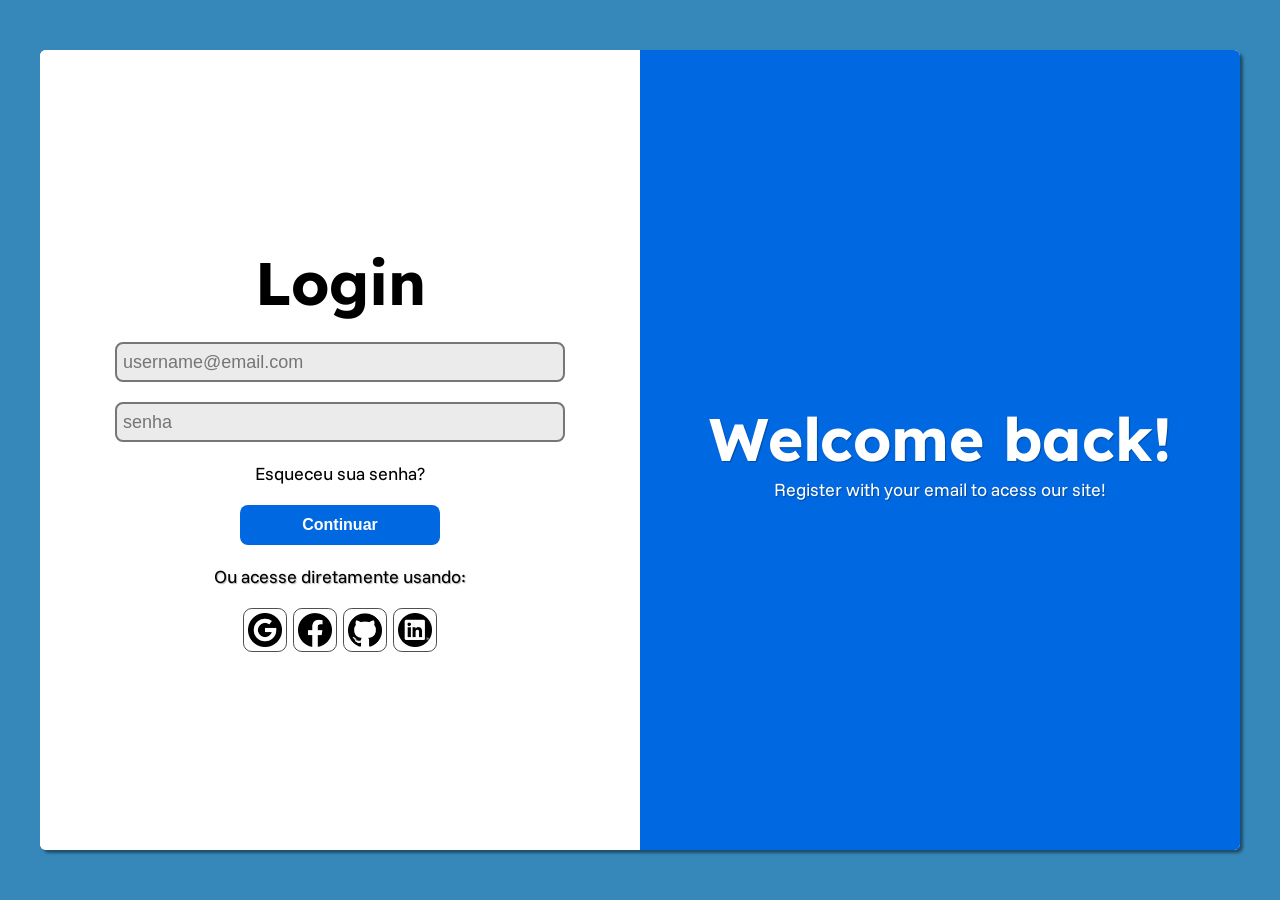
==== index.html @ 4494bcdb "Rename Html" ====
<!DOCTYPE html>
<html lang="pt-br">
<head>
    <meta charset="UTF-8">
    <meta name="viewport" content="width=device-width, initial-scale=1.0">
    <link rel="stylesheet" href="style.css">
    <link rel="shortcut icon" href="Imagens/favicon.ico" type="image/x-icon">
    <title>Login Page</title>
</head>
<body>
    <main>
        <div class="container">
            <form class="container-sgp" method="post" autocomplete="on">
                <h1>Login</h1>
                <input type="email" placeholder="username@email.com">
                <input type="password" placeholder="senha" autocomplete="current-password" required minlength="8">
                <a href="#">Esqueceu sua senha?</a>
                <button type="submit">Continuar</button>
                <p>Ou acesse diretamente usando:</p>
                <div class="social-icons">
                    <a href="#" class="icon"><img src="Imagens/google-circle.png" alt="google"></a>
                    <a href="#" class="icon"><img src="Imagens/facebook.png" alt="facebook"></a>
                    <a href="#" class="icon"><img src="Imagens/github.png" alt="github"></a>
                    <a href="#" class="icon"><img src="Imagens/linkedin-circle.png" alt=""></a>
                </div>
            </form>
            <div class="container-bgd">
                <h1>Welcome back!</h1>
                <p>Register with your email to acess our site!</p>
            </div>
        </div>
    </main>
</body>
</html>
---- style.css ----
@import url('https://fonts.googleapis.com/css2?family=Funnel+Sans:ital,wght@0,300..800;1,300..800&family=Lexend:wght@100..900&display=swap');

:root{
    --cor1: #0068E1;
    --cor2: #1B78F2;
    --cor3: #1D8FF2;
    --cor4: #1DA1F2;
    --cor5: #1BB5F2;
    --fonte-hg: "Funnel Sans", sans-serif;
    --fonte-hl: "Lexend", sans-serif;
    --fonte-pd: Arial, Helvetica, sans-serif
}

* {
    box-sizing: border-box;
    padding: 0px;
    margin: 0px;
}

body{
    background-color:  #3688ba;
    height: 100vh;
    width: 100vw;
}

main{
    position: relative;
    height: 100vh;
    width: 100vw;
}

.container{
    position: absolute;
    top: 50%;
    left: 50%;
    transform: translate(-50%, -50%);
    min-width: 1200px;
    height: 800px;

    display: flex;
    background-color: white;
    border-radius: 6px;
    box-shadow: 3px 3px 3px rgba(0, 0, 0, 0.440);

    transition: width 0.3s, height 0.3s;
    transition-timing-function: ease;
}

.container h1{
    font-size: 60px;
    margin: 2px;
    font-family: var(--fonte-hl);
}

.container p{
    font-family: var(--fonte-hg);
    font-size: 18px;
}

.container-sgp{
    background-color: rgb(255, 255, 255);
    display: flex;
    flex-direction: column;
    justify-content: center;
    align-items: center;
    height: 100%;
    width: 50%;
    gap: 20px;
    border-radius: 6px 0px 0px 6px;
}

.container-sgp p, a{
    font-family: var(--fonte-hg);
    font-size: 18px;
    text-decoration: none;
    color: black;
}

.container-sgp a:hover{
    text-decoration: underline;
}

.container-sgp input{
    width: 75%;
    height: 40px;
    border-radius: 8px;
    background-color: rgba(220, 220, 220, 0.573);
    font-size: 18px;
    padding: 6px;
    border-style: double;
}

.container-sgp button{
    height: 40px;
    width: 200px;
    border-radius: 8px;
    border-style: hidden;
    background-color: var(--cor1);
    color: white;
    font-size: 16px;
    font-weight: bold;
}

.container-sgp button:hover{
    background-color: var(--cor2);
    cursor: pointer;
}

.container-bgd{
    background-color: var(--cor1);
    display: flex;
    flex-direction: column;
    align-items: center;
    justify-content: center;
    height: 100%;
    width: 50%;
    border-radius: 0px 6px 6px 0px;
}

.container-bgd h1, p{
    color: white;
    text-shadow: 1px 1px 1px rgba(0, 0, 0, 0.28);
}

.social-icons{
    display: flex;
    align-items: center;
    justify-content: center;
    
}

.icon img {
  width: 44px;
  height: 44px;
  border: 1px solid rgba(0, 0, 0, 0.691);
  padding: 4px;
  border-radius: 20%;
  display: inline-flex;
  justify-content: center;
  align-items: center;
  margin: 0px 3px 0px;

}

@media (max-width: 1200px){
    .container{
        min-width: 800px;
        height: 600px;
    }

    .container h1{
        font-size: 40px;
    }

    .container p{
        font-size: 16px;
    }
}

@media (max-width: 768px){
    .container{
        min-width: 600px;
        height: 500px;
    }

    .container h1{
        font-size: 30px;
    }

    .container p{
        font-size: 14px;
    }
}

@media (max-width: 425px){
    .container{
        min-width: auto;
        width: 90%;
        height: 90%;
        flex-direction: column-reverse;
        box-shadow: 0px 1px 3px rgba(0, 0, 0, 0.440);
    }

    .container h1{
        font-size: 30px;
    }

    .container p{
        font-size: 14px;
    }

   .container-sgp{
        height: 50%;
        width: 100%;
        border-radius: 0px 0px 6px 6px;
    }

    .container-bgd{
        height: 50%;
        width: 100%;
        border-radius: 6px 6px 0px 0px;
    }
}
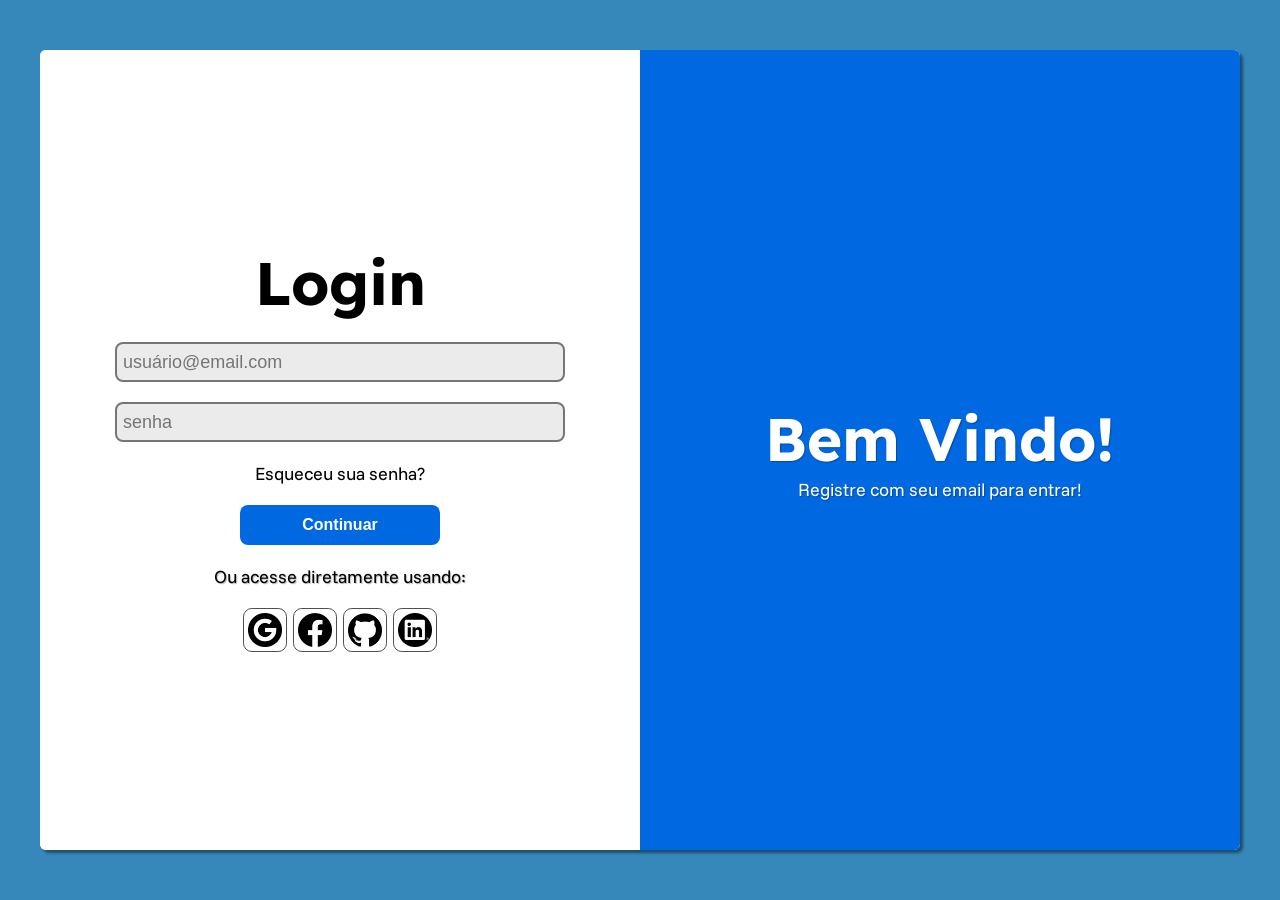
==== commit ffb4405a: "Translate login form and welcome messages to Portuguese" ====
--- a/index.html
+++ b/index.html
@@ -12,7 +12,7 @@
         <div class="container">
             <form class="container-sgp" method="post" autocomplete="on">
                 <h1>Login</h1>
-                <input type="email" placeholder="username@email.com">
+                <input type="email" placeholder="usuário@email.com">
                 <input type="password" placeholder="senha" autocomplete="current-password" required minlength="8">
                 <a href="#">Esqueceu sua senha?</a>
                 <button type="submit">Continuar</button>
@@ -25,10 +25,10 @@
                 </div>
             </form>
             <div class="container-bgd">
-                <h1>Welcome back!</h1>
-                <p>Register with your email to acess our site!</p>
+                <h1>Bem Vindo!</h1>
+                <p>Registre com seu email para entrar!</p>
             </div>
         </div>
     </main>
 </body>
-</html>+</html>
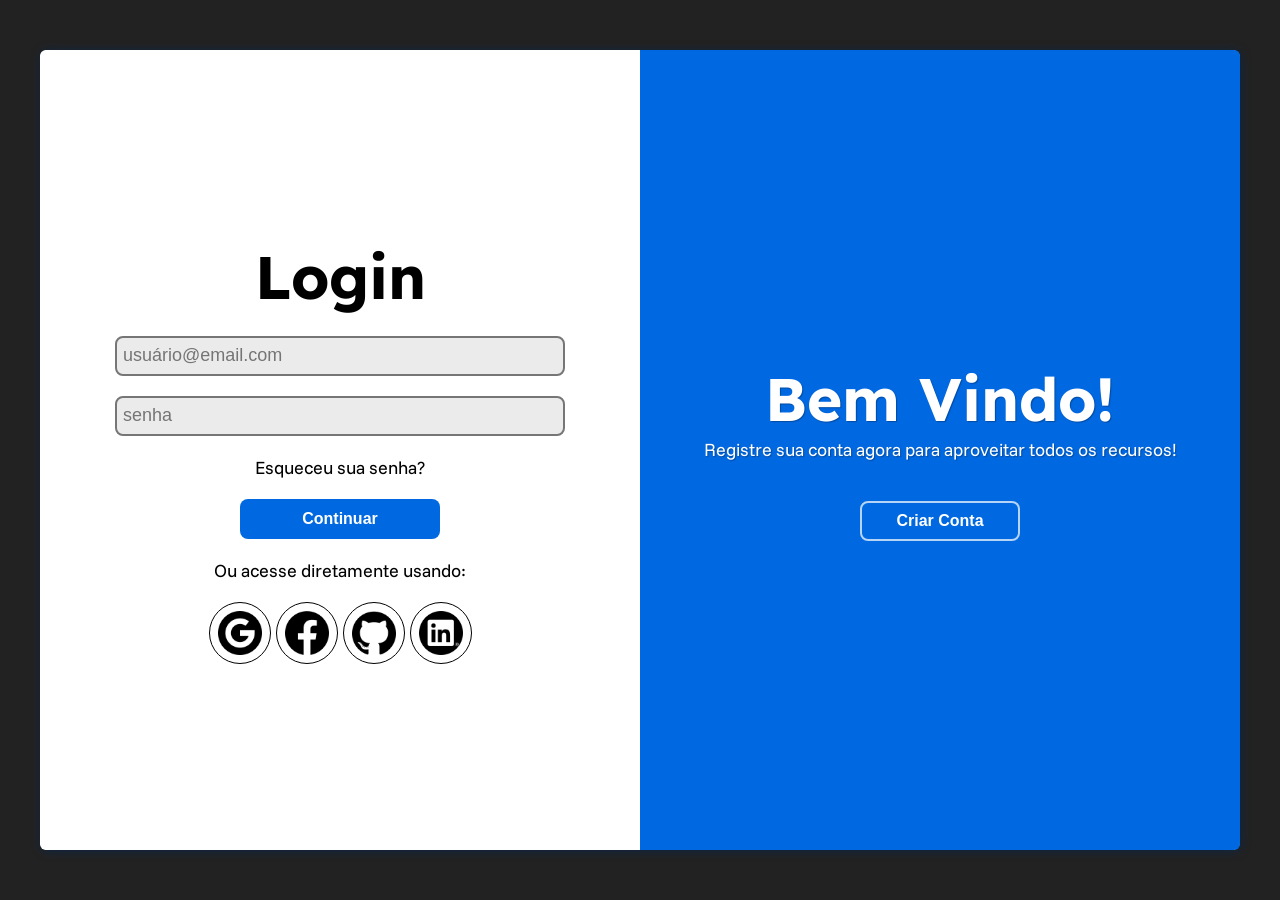
==== commit 2a6996ac: "Social Icons Hover Animation" ====
--- a/index.html
+++ b/index.html
@@ -10,7 +10,7 @@
 <body>
     <main>
         <div class="container">
-            <form class="container-sgp" method="post" autocomplete="on">
+            <form class="form-sign" method="post" autocomplete="on">
                 <h1>Login</h1>
                 <input type="email" placeholder="usuário@email.com">
                 <input type="password" placeholder="senha" autocomplete="current-password" required minlength="8">
@@ -18,15 +18,24 @@
                 <button type="submit">Continuar</button>
                 <p>Ou acesse diretamente usando:</p>
                 <div class="social-icons">
-                    <a href="#" class="icon"><img src="Imagens/google-circle.png" alt="google"></a>
-                    <a href="#" class="icon"><img src="Imagens/facebook.png" alt="facebook"></a>
-                    <a href="#" class="icon"><img src="Imagens/github.png" alt="github"></a>
-                    <a href="#" class="icon"><img src="Imagens/linkedin-circle.png" alt=""></a>
+                    <a href="#" class="icon" id="icon-google">
+                        <img src="Imagens/google-circle.png" alt="Google">
+                    </a>
+                    <a href="#" class="icon" id="icon-facebook">
+                        <img src="Imagens/facebook.png" alt="Facebook">
+                    </a>
+                    <a href="#" class="icon" id="icon-github">
+                        <img src="Imagens/github.png" alt="GitHub">
+                    </a>
+                    <a href="#" class="icon" id="icon-linkedin">
+                        <img src="Imagens/linkedin-circle.png" alt="LinkedIn">
+                    </a>
                 </div>
             </form>
             <div class="container-bgd">
                 <h1>Bem Vindo!</h1>
-                <p>Registre com seu email para entrar!</p>
+                <p>Registre sua conta agora para aproveitar todos os recursos!</p>
+                <button type="button">Criar Conta</button>
             </div>
         </div>
     </main>
--- a/style.css
+++ b/style.css
@@ -1,14 +1,26 @@
 @import url('https://fonts.googleapis.com/css2?family=Funnel+Sans:ital,wght@0,300..800;1,300..800&family=Lexend:wght@100..900&display=swap');
 
 :root{
+    /* Background Colors */
     --cor1: #0068E1;
     --cor2: #1B78F2;
     --cor3: #1D8FF2;
     --cor4: #1DA1F2;
     --cor5: #1BB5F2;
+
+    /* Font Family*/
     --fonte-hg: "Funnel Sans", sans-serif;
     --fonte-hl: "Lexend", sans-serif;
-    --fonte-pd: Arial, Helvetica, sans-serif
+    --fonte-pd: Arial, Helvetica, sans-serif;
+
+    /* Social Icons*/
+    --color-google: #ea4335;
+    --color-facebook: #1877f2;
+    --color-github: #3b3b3bc3;
+    --color-linkedin: #167bb1;
+
+    /*Other*/
+    --click-btn: #014088;
 }
 
 * {
@@ -18,14 +30,15 @@
 }
 
 body{
-    background-color:  #3688ba;
-    height: 100vh;
+    background-color:  rgb(34, 34, 34);
+    height: 100dvh; 
     width: 100vw;
+    overflow-x: hidden; 
 }
 
 main{
     position: relative;
-    height: 100vh;
+    height: 100dvh;
     width: 100vw;
 }
 
@@ -39,8 +52,8 @@
 
     display: flex;
     background-color: white;
-    border-radius: 6px;
-    box-shadow: 3px 3px 3px rgba(0, 0, 0, 0.440);
+    border-radius: 8px;
+    box-shadow: 1px 1px 10px #03295ba8;
 
     transition: width 0.3s, height 0.3s;
     transition-timing-function: ease;
@@ -57,7 +70,7 @@
     font-size: 18px;
 }
 
-.container-sgp{
+.form-sign{
     background-color: rgb(255, 255, 255);
     display: flex;
     flex-direction: column;
@@ -69,18 +82,19 @@
     border-radius: 6px 0px 0px 6px;
 }
 
-.container-sgp p, a{
+.form-sign p, 
+.form-sign a{ 
     font-family: var(--fonte-hg);
     font-size: 18px;
     text-decoration: none;
     color: black;
 }
 
-.container-sgp a:hover{
+.form-sign a:hover{
     text-decoration: underline;
 }
 
-.container-sgp input{
+.form-sign input{
     width: 75%;
     height: 40px;
     border-radius: 8px;
@@ -90,7 +104,7 @@
     border-style: double;
 }
 
-.container-sgp button{
+.form-sign button{
     height: 40px;
     width: 200px;
     border-radius: 8px;
@@ -99,11 +113,13 @@
     color: white;
     font-size: 16px;
     font-weight: bold;
-}
-
-.container-sgp button:hover{
-    background-color: var(--cor2);
+    transition: 0.3s ease;
+}
+
+.form-sign button:hover{
+    background-color: var(--click-btn);
     cursor: pointer;
+    transition: 0.3s ease;
 }
 
 .container-bgd{
@@ -117,30 +133,72 @@
     border-radius: 0px 6px 6px 0px;
 }
 
-.container-bgd h1, p{
+.container-bgd h1,
+.container-bgd p{ 
     color: white;
     text-shadow: 1px 1px 1px rgba(0, 0, 0, 0.28);
 }
 
-.social-icons{
-    display: flex;
-    align-items: center;
-    justify-content: center;
-    
+.container-bgd > button{
+    height: 40px;
+    width: 160px;
+    margin-top: 40px;
+    border: 2px solid rgba(255, 255, 255, 0.714);
+    border-radius: 8px;
+    background-color: var(--cor1);
+    color: white;
+    font-size: 16px;
+    font-weight: bold;
+    transition: 0.3s ease;
+}
+
+.container-bgd > button:hover{
+    background-color: var(--click-btn);
+    transition: 0.3s ease;
+}
+
+.social-icons {
+    display: flex;
+    align-items: center;
+    justify-content: center;
+    gap: 5px;
+}
+
+.icon {
+    display: inline-flex;
+    justify-content: center;
+    align-items: center;
+    border-radius: 50%;
+    padding: 8px;
+    cursor: pointer;
+    border: 1px solid black;
+    transition: transform 0.3s cubic-bezier(0.34, 1.56, 0.64, 1),
+                box-shadow 0.3s ease,
+                background 0.25s ease;
 }
 
 .icon img {
-  width: 44px;
-  height: 44px;
-  border: 1px solid rgba(0, 0, 0, 0.691);
-  padding: 4px;
-  border-radius: 20%;
-  display: inline-flex;
-  justify-content: center;
-  align-items: center;
-  margin: 0px 3px 0px;
-
-}
+    width: 44px;
+    height: 44px;
+    display: block;
+    transition: all 0.5s ease;
+}
+
+.icon:hover {
+    transform: translateY(-6px) scale(1.1);
+    box-shadow: 0 10px 24px rgba(0, 0, 0, 0.2);
+    background: var(--icon-hover-bg, rgba(255, 255, 255, 0.18));
+}
+
+.icon:active {
+    transform: translateY(-2px) scale(0.96);
+    transition: transform 0.1s ease, box-shadow 0.1s ease;
+}
+
+#icon-google   { --icon-hover-bg: var(--color-google); }
+#icon-facebook { --icon-hover-bg: var(--color-facebook); }
+#icon-github   { --icon-hover-bg: var(--color-github); }
+#icon-linkedin { --icon-hover-bg: var(--color-linkedin); }
 
 @media (max-width: 1200px){
     .container{
@@ -174,9 +232,10 @@
 
 @media (max-width: 425px){
     .container{
+        min-width: 0;
         min-width: auto;
         width: 90%;
-        height: 90%;
+        height: 90%; 
         flex-direction: column-reverse;
         box-shadow: 0px 1px 3px rgba(0, 0, 0, 0.440);
     }
@@ -189,14 +248,14 @@
         font-size: 14px;
     }
 
-   .container-sgp{
-        height: 50%;
+   .form-sign{
+        height: 55%;
         width: 100%;
         border-radius: 0px 0px 6px 6px;
     }
 
     .container-bgd{
-        height: 50%;
+        height: 45%;
         width: 100%;
         border-radius: 6px 6px 0px 0px;
     }
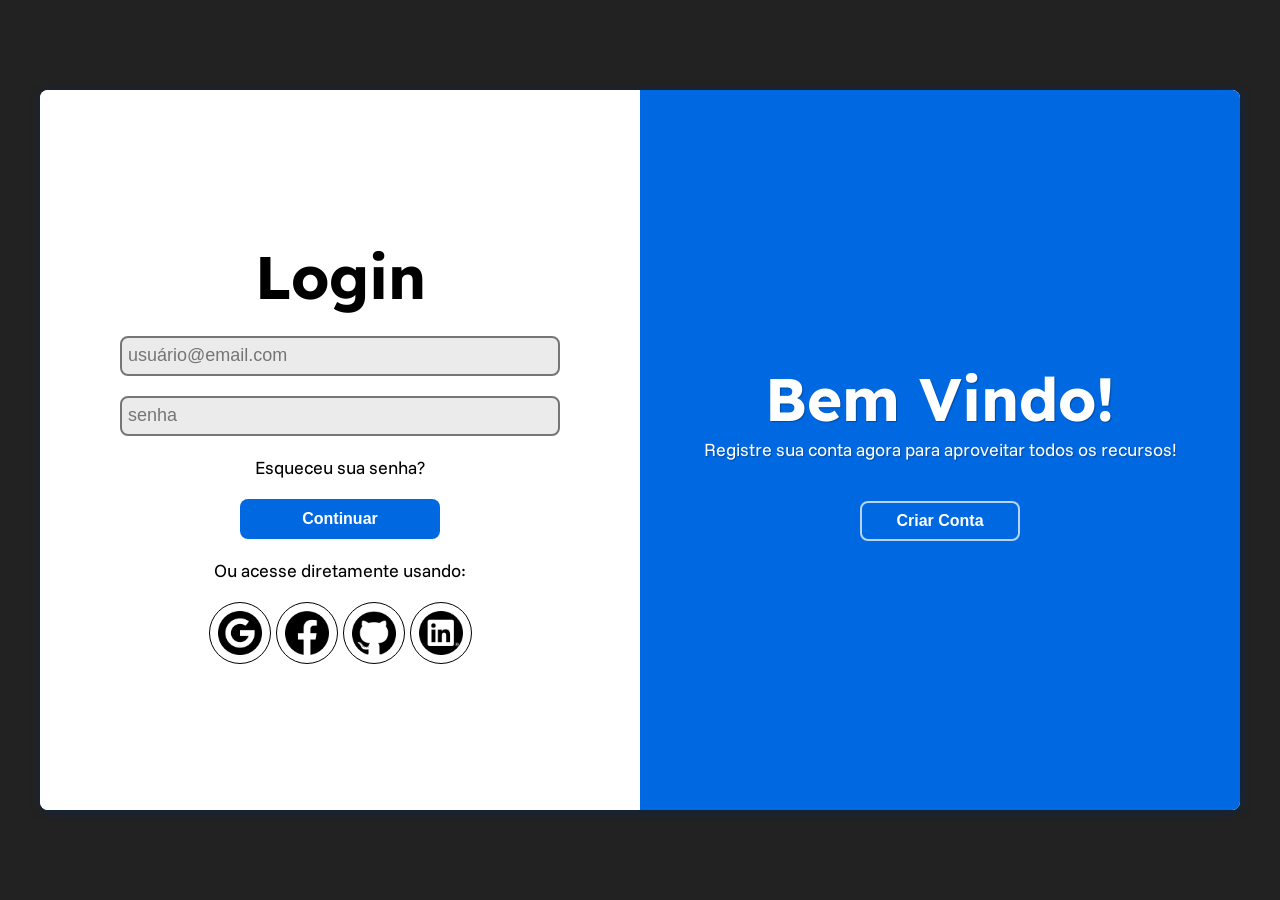
==== commit 2fa8d465: "Register From and Background Animation" ====
--- a/index.html
+++ b/index.html
@@ -10,7 +10,7 @@
 <body>
     <main>
         <div class="container">
-            <form class="form-sign" method="post" autocomplete="on">
+            <form class="form-login" method="post" autocomplete="on">
                 <h1>Login</h1>
                 <input type="email" placeholder="usuário@email.com">
                 <input type="password" placeholder="senha" autocomplete="current-password" required minlength="8">
@@ -32,12 +32,20 @@
                     </a>
                 </div>
             </form>
-            <div class="container-bgd">
+            <form class="form-register" method="post" autocomplete="on">
+                <h1>Criar Conta</h1>
+                <input type="text" placeholder="username">
+                <input type="email" placeholder="usuário@email.com">
+                <input type="password" placeholder="senha" autocomplete="current-password" required minlength="8">
+                <button type="submit">Continuar</button>
+            </form>
+            <div class="background-login">
                 <h1>Bem Vindo!</h1>
                 <p>Registre sua conta agora para aproveitar todos os recursos!</p>
                 <button type="button">Criar Conta</button>
             </div>
         </div>
     </main>
+    <script src="script.js"></script>
 </body>
 </html>
--- a/style.css
+++ b/style.css
@@ -47,16 +47,15 @@
     top: 50%;
     left: 50%;
     transform: translate(-50%, -50%);
-    min-width: 1200px;
-    height: 800px;
-
+    width: min(1200px, 95vw);
+    height: clamp(500px, 80dvh, 800px);
     display: flex;
     background-color: white;
     border-radius: 8px;
     box-shadow: 1px 1px 10px #03295ba8;
-
     transition: width 0.3s, height 0.3s;
     transition-timing-function: ease;
+    overflow: hidden;
 }
 
 .container h1{
@@ -70,7 +69,19 @@
     font-size: 18px;
 }
 
-.form-sign{
+.container.active .background-login {
+    transform: translateX(-100%);
+}
+
+.container.active .form-register {
+    opacity: 1;
+}
+
+.container.active .form-login {
+    opacity: 0;
+}
+
+.form-login, .form-register{
     background-color: rgb(255, 255, 255);
     display: flex;
     flex-direction: column;
@@ -79,23 +90,27 @@
     height: 100%;
     width: 50%;
     gap: 20px;
+    padding: 0px 80px;
     border-radius: 6px 0px 0px 6px;
-}
-
-.form-sign p, 
-.form-sign a{ 
+    transition: opacity 1s ease;
+    flex-shrink: 0; 
+    
+}
+
+.form-login p, 
+.form-login a{ 
     font-family: var(--fonte-hg);
     font-size: 18px;
     text-decoration: none;
     color: black;
 }
 
-.form-sign a:hover{
+.form-login a:hover {
     text-decoration: underline;
 }
 
-.form-sign input{
-    width: 75%;
+.form-login input, .form-register input {
+    width: 100%;
     height: 40px;
     border-radius: 8px;
     background-color: rgba(220, 220, 220, 0.573);
@@ -104,7 +119,7 @@
     border-style: double;
 }
 
-.form-sign button{
+.form-login button, .form-register button {
     height: 40px;
     width: 200px;
     border-radius: 8px;
@@ -116,30 +131,37 @@
     transition: 0.3s ease;
 }
 
-.form-sign button:hover{
+.form-login button:hover, .form-register button:hover{
     background-color: var(--click-btn);
     cursor: pointer;
     transition: 0.3s ease;
 }
 
-.container-bgd{
+.form-register {
+    opacity: 0;
+}
+
+.background-login{
+    position: absolute;
     background-color: var(--cor1);
     display: flex;
     flex-direction: column;
     align-items: center;
     justify-content: center;
+    right: 0;
     height: 100%;
     width: 50%;
     border-radius: 0px 6px 6px 0px;
-}
-
-.container-bgd h1,
-.container-bgd p{ 
+    transition: transform 0.5s ease;
+}
+
+.background-login h1,
+.background-login p{ 
     color: white;
     text-shadow: 1px 1px 1px rgba(0, 0, 0, 0.28);
 }
 
-.container-bgd > button{
+.background-login > button{
     height: 40px;
     width: 160px;
     margin-top: 40px;
@@ -152,19 +174,19 @@
     transition: 0.3s ease;
 }
 
-.container-bgd > button:hover{
+.background-login > button:hover{
     background-color: var(--click-btn);
     transition: 0.3s ease;
 }
 
-.social-icons {
+.social-icons{
     display: flex;
     align-items: center;
     justify-content: center;
     gap: 5px;
 }
 
-.icon {
+.icon{
     display: inline-flex;
     justify-content: center;
     align-items: center;
@@ -177,20 +199,20 @@
                 background 0.25s ease;
 }
 
-.icon img {
+.icon img{
     width: 44px;
     height: 44px;
     display: block;
     transition: all 0.5s ease;
 }
 
-.icon:hover {
+.icon:hover{
     transform: translateY(-6px) scale(1.1);
     box-shadow: 0 10px 24px rgba(0, 0, 0, 0.2);
     background: var(--icon-hover-bg, rgba(255, 255, 255, 0.18));
 }
 
-.icon:active {
+.icon:active{
     transform: translateY(-2px) scale(0.96);
     transition: transform 0.1s ease, box-shadow 0.1s ease;
 }
@@ -200,63 +222,40 @@
 #icon-github   { --icon-hover-bg: var(--color-github); }
 #icon-linkedin { --icon-hover-bg: var(--color-linkedin); }
 
-@media (max-width: 1200px){
+@media (max-width: 1024px){
+    .container {
+        height: clamp(480px, 75dvh, 650px);
+    }
+
+    .container h1{ font-size: 40px; }
+    .container p{ font-size: 16px; }
+}
+
+@media (max-width: 768px) {
     .container{
-        min-width: 800px;
-        height: 600px;
-    }
-
-    .container h1{
-        font-size: 40px;
-    }
-
-    .container p{
-        font-size: 16px;
-    }
-}
-
-@media (max-width: 768px){
+        height: clamp(460px, 80dvh, 560px);
+    }
+
+    .container h1{ font-size: 30px; }
+    .container p { font-size: 14px; }
+}
+
+@media (max-width: 480px) {
     .container{
-        min-width: 600px;
-        height: 500px;
-    }
-
-    .container h1{
-        font-size: 30px;
-    }
-
-    .container p{
-        font-size: 14px;
-    }
-}
-
-@media (max-width: 425px){
-    .container{
-        min-width: 0;
-        min-width: auto;
-        width: 90%;
-        height: 90%; 
+        width: 95vw;
+        height: 90dvh;
         flex-direction: column-reverse;
-        box-shadow: 0px 1px 3px rgba(0, 0, 0, 0.440);
-    }
-
-    .container h1{
-        font-size: 30px;
-    }
-
-    .container p{
-        font-size: 14px;
-    }
-
-   .form-sign{
-        height: 55%;
+    }
+
+    .form-login{
+        height: 60%;
         width: 100%;
-        border-radius: 0px 0px 6px 6px;
-    }
-
-    .container-bgd{
-        height: 45%;
+        border-radius: 0 0 6px 6px;
+    }
+
+    .background-login{
+        height: 40%;
         width: 100%;
-        border-radius: 6px 6px 0px 0px;
+        border-radius: 6px 6px 0 0;
     }
 }
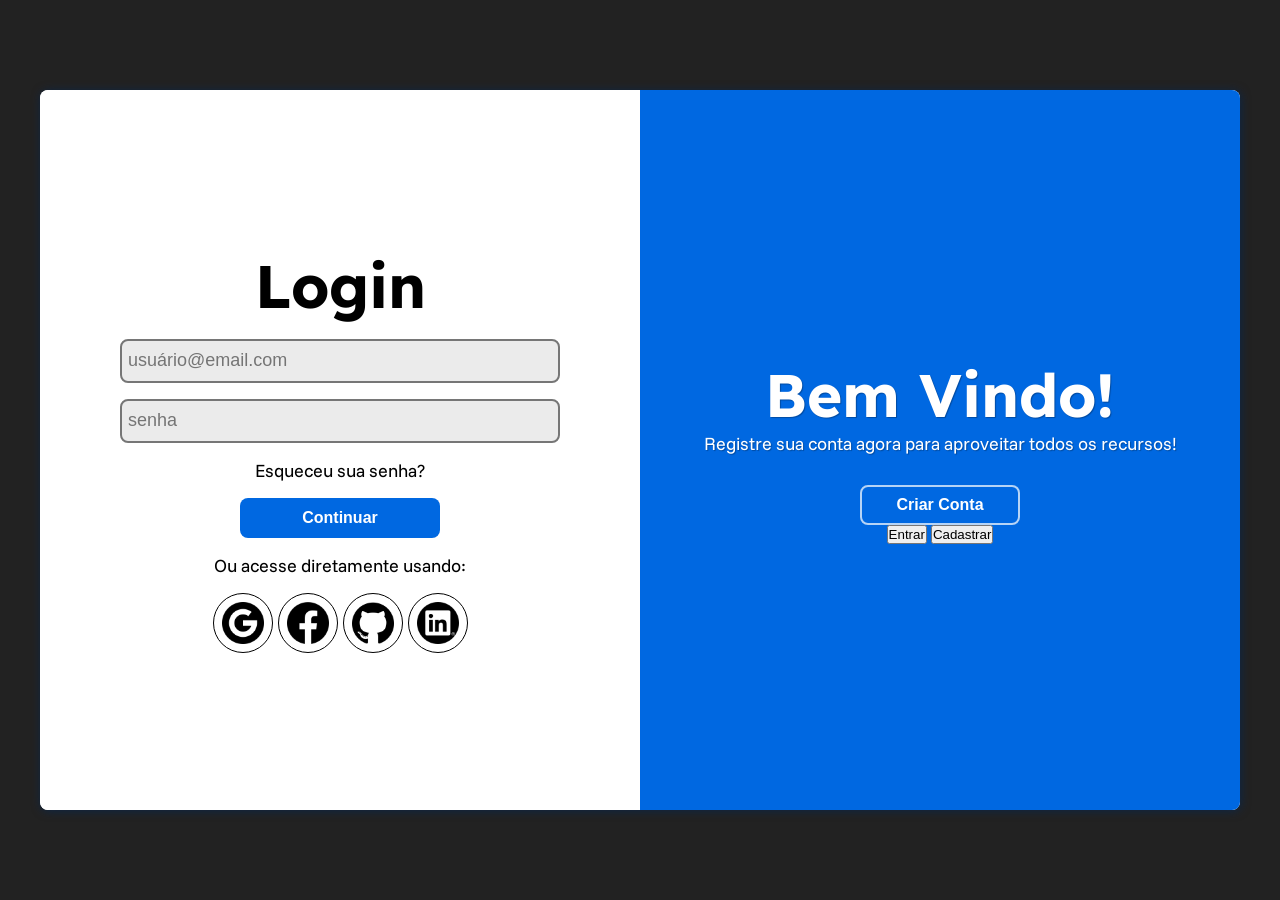
==== commit 9c7cd98a: "Tabs on Mobile" ====
--- a/index.html
+++ b/index.html
@@ -43,6 +43,11 @@
                 <h1>Bem Vindo!</h1>
                 <p>Registre sua conta agora para aproveitar todos os recursos!</p>
                 <button type="button">Criar Conta</button>
+                <div class="tabs-mobile">
+                    <div class="tab-bkg"></div>
+                    <button class="tab-btn" onclick="selectTab(0)" >Entrar</button>
+                    <button class="tab-btn" onclick="selectTab(1)" >Cadastrar</button>
+                </div>
             </div>
         </div>
     </main>
--- a/style.css
+++ b/style.css
@@ -60,7 +60,6 @@
 
 .container h1{
     font-size: 60px;
-    margin: 2px;
     font-family: var(--fonte-hl);
 }
 
@@ -89,7 +88,7 @@
     align-items: center;
     height: 100%;
     width: 50%;
-    gap: 20px;
+    gap: 16px;
     padding: 0px 80px;
     border-radius: 6px 0px 0px 6px;
     transition: opacity 1s ease;
@@ -111,7 +110,7 @@
 
 .form-login input, .form-register input {
     width: 100%;
-    height: 40px;
+    height: 44px;
     border-radius: 8px;
     background-color: rgba(220, 220, 220, 0.573);
     font-size: 18px;
@@ -164,7 +163,7 @@
 .background-login > button{
     height: 40px;
     width: 160px;
-    margin-top: 40px;
+    margin-top: 30px;
     border: 2px solid rgba(255, 255, 255, 0.714);
     border-radius: 8px;
     background-color: var(--cor1);
@@ -200,8 +199,8 @@
 }
 
 .icon img{
-    width: 44px;
-    height: 44px;
+    width: 42px;
+    height: 42px;
     display: block;
     transition: all 0.5s ease;
 }
@@ -236,26 +235,90 @@
         height: clamp(460px, 80dvh, 560px);
     }
 
-    .container h1{ font-size: 30px; }
-    .container p { font-size: 14px; }
-}
+    .container h1{ font-size: 34px; }
+    .container p { font-size: 16px; }
+    .background-login p { 
+        text-align: center;
+        padding: 20px;
+    }
+
+    .form-login, .form-register{
+        padding: 0px 40px;
+    }
+
+    .icon img{
+    width: 38px;
+    height: 38px;
+    }
+
+    .background-login > button{
+    margin-top: 0px;
+    }
+}
+
 
 @media (max-width: 480px) {
     .container{
-        width: 95vw;
+        width: 90vw;
         height: 90dvh;
-        flex-direction: column-reverse;
-    }
-
-    .form-login{
-        height: 60%;
+    }
+
+    .form-login, .form-register{
+        height: 50%;
         width: 100%;
-        border-radius: 0 0 6px 6px;
+        transform: translateY(100%);
+    }
+
+    .form-register{
+        bottom: 0;
     }
 
     .background-login{
-        height: 40%;
+        height: 50%;
         width: 100%;
-        border-radius: 6px 6px 0 0;
-    }
-}+    }
+
+    .background-login > button{
+        display: none;
+    }
+
+    .tabs-mobile{
+        position: relative;
+        display: flex;
+        background: rgba(0, 0, 0, 0.100);
+        border-radius: 12px;
+        border: 1px solid white;
+        padding: 4px;
+        width: 220px;
+    }
+
+    .tab-btn{
+        position: relative;
+        flex: 1;
+        padding: 10px;
+        background: transparent;
+        border: none;
+        border-radius: 9px;
+        font-size: 15px;
+        font-weight: bold;
+        cursor: pointer;
+        color: white;
+        transition: color 0.2s;
+    }
+
+    .tab-bkg{
+        position: absolute;
+        top: 4px;
+        left: 4px;
+        width: calc(50% - 4px);
+        height: calc(100% - 8px);
+        background: var(--cor2);
+        border-radius: 9px;
+        transition: transform 0.3s cubic-bezier(0.34, 1.2, 0.64, 1);
+    }
+
+}
+
+
+
+
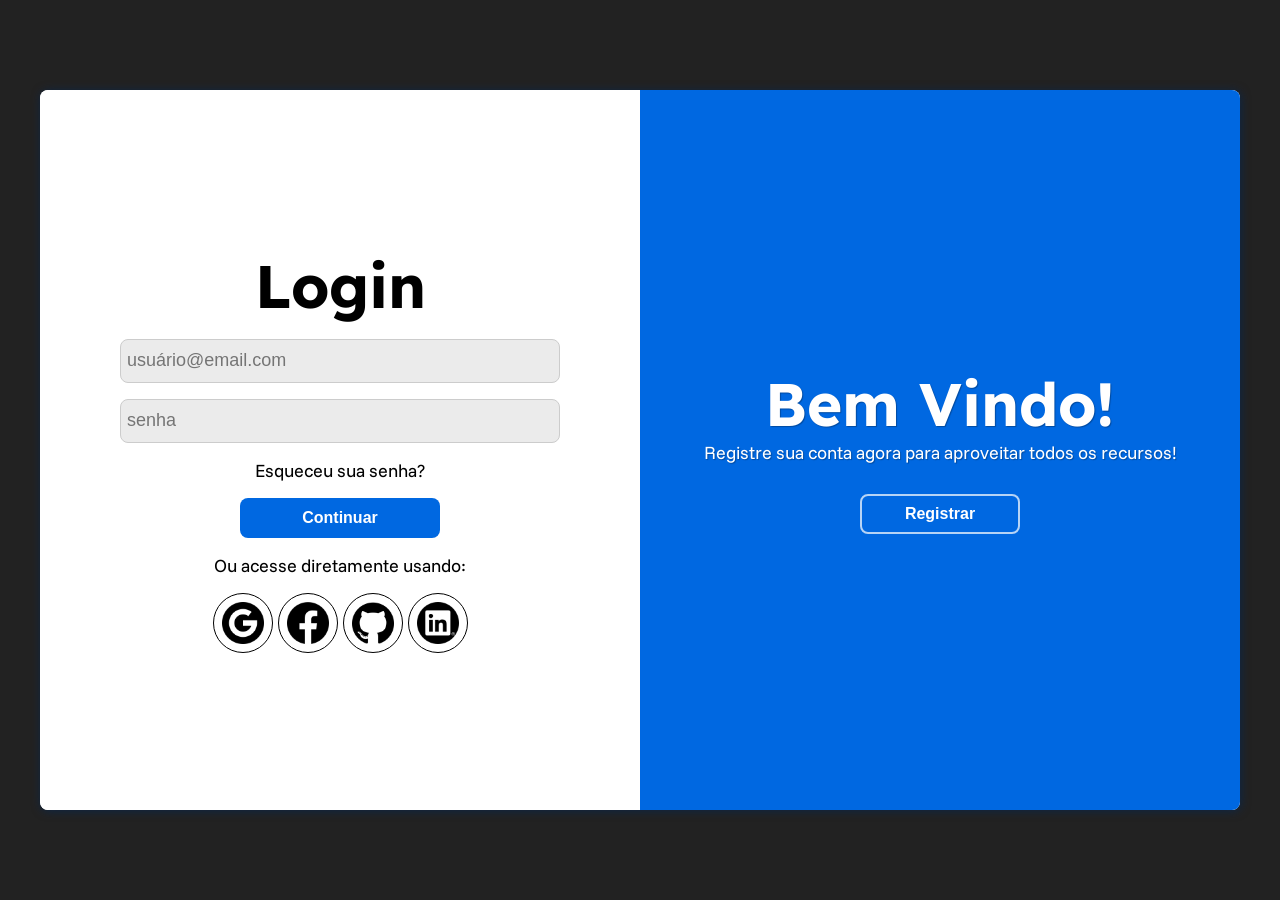
==== commit 62672249: "Enhance login and registration forms with required fields and improved button text" ====
--- a/index.html
+++ b/index.html
@@ -12,8 +12,8 @@
         <div class="container">
             <form class="form-login" method="post" autocomplete="on">
                 <h1>Login</h1>
-                <input type="email" placeholder="usuário@email.com">
-                <input type="password" placeholder="senha" autocomplete="current-password" required minlength="8">
+                <input type="email" placeholder="usuário@email.com" required>
+                <input type="password" placeholder="senha" autocomplete="current-password" required minlength="8" maxlength="20">
                 <a href="#">Esqueceu sua senha?</a>
                 <button type="submit">Continuar</button>
                 <p>Ou acesse diretamente usando:</p>
@@ -33,16 +33,16 @@
                 </div>
             </form>
             <form class="form-register" method="post" autocomplete="on">
-                <h1>Criar Conta</h1>
-                <input type="text" placeholder="username">
-                <input type="email" placeholder="usuário@email.com">
-                <input type="password" placeholder="senha" autocomplete="current-password" required minlength="8">
+                <h1>Registrar</h1>
+                <input type="text" placeholder="nome de úsuario" required>
+                <input type="email" placeholder="usuário@email.com" required>
+                <input type="password" placeholder="crie uma senha segura"  autocomplete="current-password" required minlength="8" maxlength="20">
                 <button type="submit">Continuar</button>
             </form>
             <div class="background-login">
                 <h1>Bem Vindo!</h1>
                 <p>Registre sua conta agora para aproveitar todos os recursos!</p>
-                <button type="button">Criar Conta</button>
+                <button type="button">Registrar</button>
                 <div class="tabs-mobile">
                     <div class="tab-bkg"></div>
                     <button class="tab-btn" onclick="selectTab(0)" >Entrar</button>
--- a/style.css
+++ b/style.css
@@ -115,14 +115,14 @@
     background-color: rgba(220, 220, 220, 0.573);
     font-size: 18px;
     padding: 6px;
-    border-style: double;
+    border: 1px solid #ccc;
 }
 
 .form-login button, .form-register button {
     height: 40px;
     width: 200px;
     border-radius: 8px;
-    border-style: hidden;
+    border: none;
     background-color: var(--cor1);
     color: white;
     font-size: 16px;
@@ -216,6 +216,10 @@
     transition: transform 0.1s ease, box-shadow 0.1s ease;
 }
 
+.tabs-mobile{
+    display: none;
+}
+
 #icon-google   { --icon-hover-bg: var(--color-google); }
 #icon-facebook { --icon-hover-bg: var(--color-facebook); }
 #icon-github   { --icon-hover-bg: var(--color-github); }
@@ -246,13 +250,13 @@
         padding: 0px 40px;
     }
 
-    .icon img{
-    width: 38px;
-    height: 38px;
-    }
-
-    .background-login > button{
-    margin-top: 0px;
+    .icon img {
+        width: 38px;
+        height: 38px;
+    }
+
+    .background-login > button {
+        margin-top: 0px;
     }
 }
 
@@ -261,33 +265,57 @@
     .container{
         width: 90vw;
         height: 90dvh;
-    }
-
-    .form-login, .form-register{
-        height: 50%;
+        flex-direction: column;
+    }
+
+
+    .background-login{
+        position: relative;
+        height: 40%;
         width: 100%;
-        transform: translateY(100%);
-    }
-
-    .form-register{
-        bottom: 0;
-    }
-
-    .background-login{
-        height: 50%;
-        width: 100%;
+        border-radius: 6px 6px 0 0;
+        gap: 16px;
+        transform: none !important; 
     }
 
     .background-login > button{
         display: none;
     }
 
+    .form-login, .form-register{
+        position: absolute;
+        bottom: 0;
+        width: 100%;
+        height: 60%;
+        padding: 0 30px;
+        opacity: 0;
+        pointer-events: none;
+        transition: opacity 0.25s ease;
+    }
+
+    /* Classe controlada pelo JS */
+    .form-login.visible, .form-register.visible{
+        opacity: 1;
+        pointer-events: all;
+    }
+
+    .container.active .form-login,
+    .container.active .form-register {
+        opacity: 0;
+    }
+
+    .container.active .form-login.visible,
+    .container.active .form-register.visible {
+        opacity: 1;
+    }
+
+    /* Tabs */
     .tabs-mobile{
         position: relative;
         display: flex;
-        background: rgba(0, 0, 0, 0.100);
+        background: rgba(0, 0, 0, 0.1);
         border-radius: 12px;
-        border: 1px solid white;
+        border: 1px solid rgba(255,255,255,0.4);
         padding: 4px;
         width: 220px;
     }
@@ -306,6 +334,10 @@
         transition: color 0.2s;
     }
 
+    .tab-btn.active{
+        color: white;
+    }
+
     .tab-bkg{
         position: absolute;
         top: 4px;
@@ -316,9 +348,8 @@
         border-radius: 9px;
         transition: transform 0.3s cubic-bezier(0.34, 1.2, 0.64, 1);
     }
-
-}
-
-
-
-
+}
+
+
+
+
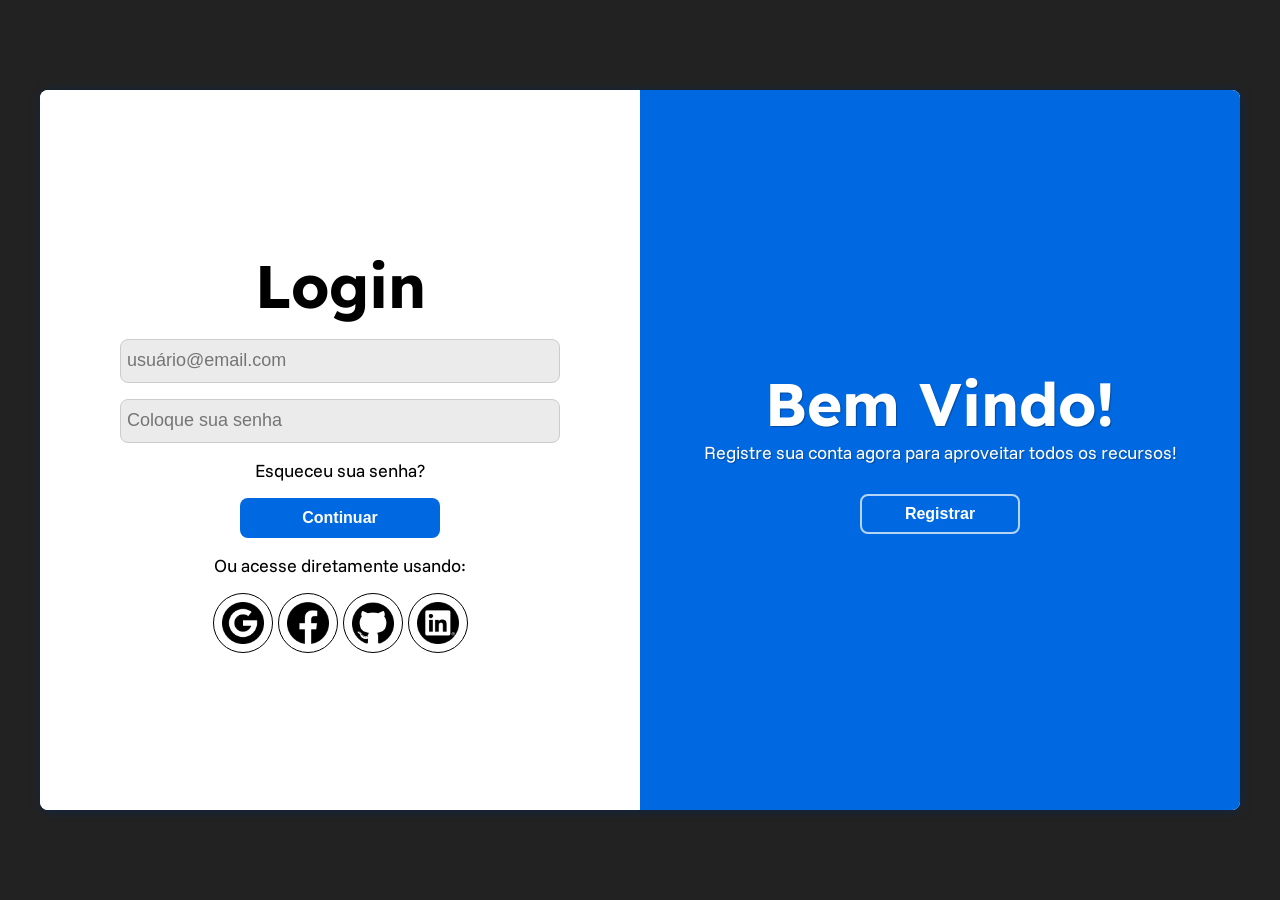
==== commit a6adfc43: "Fix text" ====
--- a/index.html
+++ b/index.html
@@ -13,7 +13,7 @@
             <form class="form-login" method="post" autocomplete="on">
                 <h1>Login</h1>
                 <input type="email" placeholder="usuário@email.com" required>
-                <input type="password" placeholder="senha" autocomplete="current-password" required minlength="8" maxlength="20">
+                <input type="password" placeholder="Coloque sua senha" autocomplete="current-password" required minlength="8" maxlength="20">
                 <a href="#">Esqueceu sua senha?</a>
                 <button type="submit">Continuar</button>
                 <p>Ou acesse diretamente usando:</p>
@@ -34,7 +34,7 @@
             </form>
             <form class="form-register" method="post" autocomplete="on">
                 <h1>Registrar</h1>
-                <input type="text" placeholder="nome de úsuario" required>
+                <input type="text" placeholder="nome de usuário" required>
                 <input type="email" placeholder="usuário@email.com" required>
                 <input type="password" placeholder="crie uma senha segura"  autocomplete="current-password" required minlength="8" maxlength="20">
                 <button type="submit">Continuar</button>
